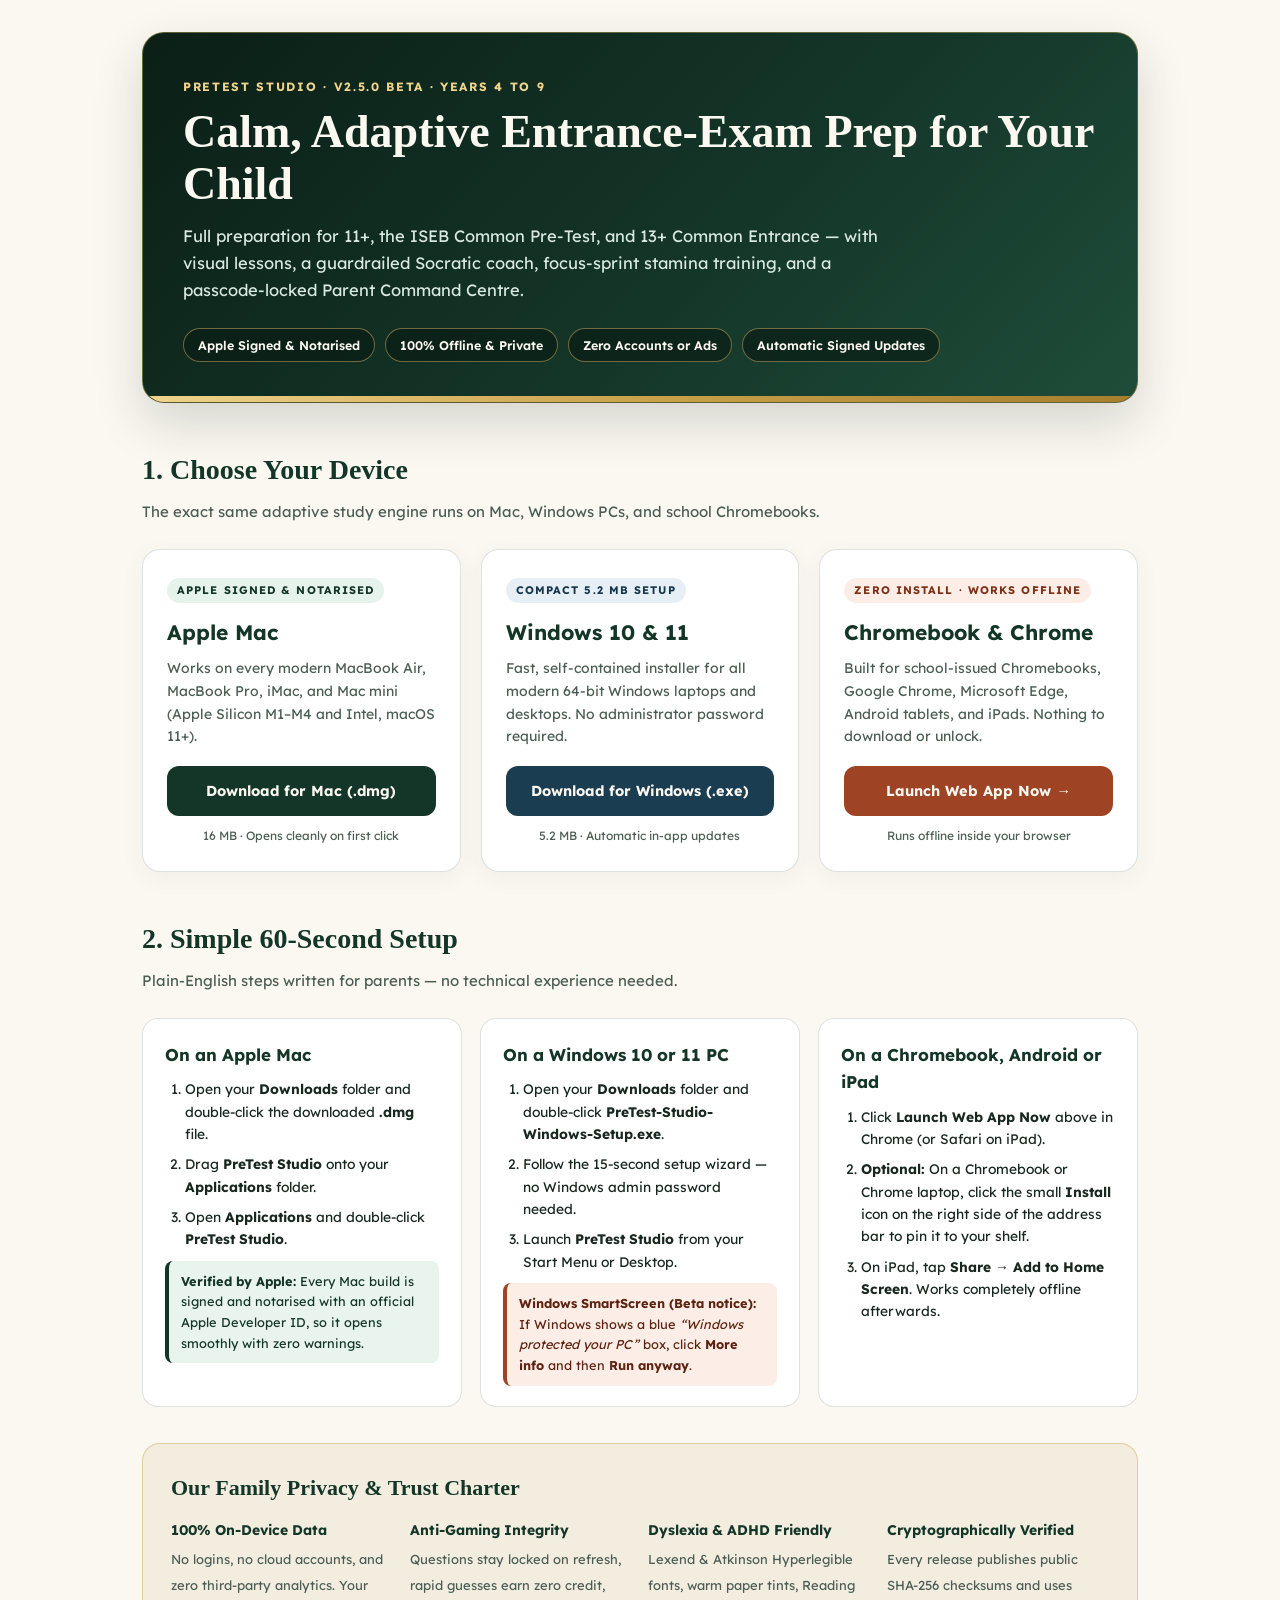
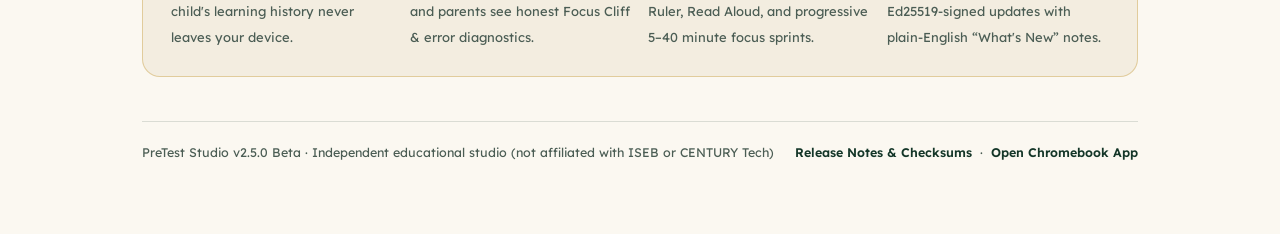
==== docs/index.html @ ce0f7301 "feat: publish parent-friendly README, download portal, and v2.5.0 Chromebook Rust WebAssembly app" ====
<!doctype html>
<html lang="en-GB">
  <head>
    <meta charset="UTF-8" />
    <meta name="viewport" content="width=device-width, initial-scale=1.0" />
    <title>PreTest Studio — Download for Mac, Windows &amp; Chromebook</title>
    <meta
      name="description"
      content="Download PreTest Studio for Apple Mac (Signed & Notarised), Windows 10/11, or launch immediately offline on Chromebook, Chrome, Android, and iPad."
    />
    <link rel="preconnect" href="https://fonts.googleapis.com" />
    <link rel="preconnect" href="https://fonts.gstatic.com" crossorigin />
    <link
      href="https://fonts.googleapis.com/css2?family=Lexend:wght@400;500;600;700&display=swap"
      rel="stylesheet"
    />
    <style>
      :root {
        --bg: #fbf8f1;
        --paper: #ffffff;
        --paper-warm: #f3ede0;
        --forest: #143628;
        --forest-deep: #0b1f17;
        --forest-mid: #1f4d3a;
        --gold: #c9a24b;
        --gold-soft: #f3e6c4;
        --terra: #9e4424;
        --terra-soft: #fceee7;
        --win: #1b3d52;
        --ink: #182720;
        --muted: #4b5d54;
        --border: rgba(20, 54, 40, 0.14);
      }

      * {
        box-sizing: border-box;
      }

      body {
        margin: 0;
        background: var(--bg);
        color: var(--ink);
        font-family: "Lexend", -apple-system, BlinkMacSystemFont, "Segoe UI", sans-serif;
        line-height: 1.62;
        -webkit-font-smoothing: antialiased;
      }

      .wrap {
        max-width: 1040px;
        margin: 0 auto;
        padding: 32px 22px 72px;
      }

      .hero {
        background: linear-gradient(135deg, var(--forest-deep), var(--forest) 58%, var(--forest-mid));
        color: #fbf8f1;
        border-radius: 22px;
        padding: 44px 40px 40px;
        border: 1.5px solid rgba(201, 162, 75, 0.42);
        box-shadow: 0 20px 50px rgba(11, 31, 23, 0.16);
        position: relative;
        overflow: hidden;
      }

      .hero::after {
        content: "";
        position: absolute;
        left: 0;
        right: 0;
        bottom: 0;
        height: 6px;
        background: linear-gradient(90deg, #f0d48c, #c9a24b, #a67e2e);
      }

      .eyebrow {
        font-size: 12px;
        font-weight: 700;
        letter-spacing: 0.14em;
        text-transform: uppercase;
        color: #f0d48c;
        margin-bottom: 10px;
      }

      .hero h1 {
        font-family: Georgia, "Times New Roman", serif;
        font-size: clamp(32px, 5vw, 46px);
        line-height: 1.12;
        margin: 0 0 14px;
        color: #fbf8f1;
      }

      .hero p {
        font-size: 16.5px;
        max-width: 720px;
        color: #d9e9e1;
        margin: 0 0 24px;
      }

      .trust-strip {
        display: flex;
        flex-wrap: wrap;
        gap: 10px;
      }

      .trust-pill {
        background: rgba(10, 30, 22, 0.72);
        border: 1px solid rgba(212, 178, 106, 0.5);
        color: #fbf8f1;
        font-size: 12.5px;
        font-weight: 600;
        padding: 6px 14px;
        border-radius: 999px;
      }

      .section-title {
        font-family: Georgia, "Times New Roman", serif;
        font-size: 28px;
        color: var(--forest);
        margin: 44px 0 8px;
      }

      .section-sub {
        color: var(--muted);
        margin: 0 0 24px;
        font-size: 15px;
      }

      .grid-3 {
        display: grid;
        grid-template-columns: repeat(auto-fit, minmax(280px, 1fr));
        gap: 20px;
      }

      .card {
        background: var(--paper);
        border: 1px solid var(--border);
        border-radius: 18px;
        padding: 26px 24px;
        display: flex;
        flex-direction: column;
        justify-content: space-between;
        box-shadow: 0 6px 24px rgba(20, 54, 40, 0.05);
      }

      .card-tag {
        display: inline-block;
        font-size: 11px;
        font-weight: 700;
        letter-spacing: 0.1em;
        text-transform: uppercase;
        padding: 4px 10px;
        border-radius: 999px;
        margin-bottom: 12px;
      }

      .tag-mac {
        background: #e6f2ec;
        color: #143628;
      }

      .tag-win {
        background: #e6eff5;
        color: #16374b;
      }

      .tag-chrome {
        background: var(--terra-soft);
        color: #7c3016;
      }

      .card h2 {
        margin: 0 0 8px;
        font-size: 21px;
        color: var(--forest);
      }

      .card p {
        margin: 0 0 18px;
        font-size: 14px;
        color: var(--muted);
      }

      .btn {
        display: block;
        text-align: center;
        text-decoration: none;
        font-weight: 700;
        font-size: 14.5px;
        padding: 13px 18px;
        border-radius: 12px;
        transition: transform 0.12s ease, opacity 0.12s ease;
      }

      .btn:hover {
        transform: translateY(-1px);
        opacity: 0.94;
      }

      .btn-mac {
        background: var(--forest);
        color: #fbf8f1;
      }

      .btn-win {
        background: var(--win);
        color: #fbf8f1;
      }

      .btn-chrome {
        background: var(--terra);
        color: #fbf8f1;
      }

      .meta-note {
        margin-top: 10px;
        font-size: 12px;
        color: var(--muted);
        text-align: center;
      }

      .steps-grid {
        display: grid;
        grid-template-columns: repeat(auto-fit, minmax(290px, 1fr));
        gap: 18px;
      }

      .step-box {
        background: var(--paper);
        border: 1px solid var(--border);
        border-radius: 16px;
        padding: 22px 22px 20px;
      }

      .step-box h3 {
        margin: 0 0 10px;
        font-size: 17px;
        color: var(--forest);
      }

      .step-box ol {
        margin: 0;
        padding-left: 20px;
        font-size: 13.8px;
        color: var(--ink);
      }

      .step-box li {
        margin-bottom: 8px;
      }

      .callout {
        background: var(--terra-soft);
        border-left: 4px solid var(--terra);
        padding: 10px 12px;
        border-radius: 8px;
        font-size: 12.8px;
        color: #5d2310;
        margin-top: 10px;
      }

      .callout-green {
        background: #eaf4ee;
        border-left: 4px solid var(--forest);
        padding: 10px 12px;
        border-radius: 8px;
        font-size: 12.8px;
        color: var(--forest);
        margin-top: 10px;
      }

      .charter {
        margin-top: 36px;
        background: var(--paper-warm);
        border: 1px solid rgba(201, 162, 75, 0.45);
        border-radius: 18px;
        padding: 26px 28px;
      }

      .charter h2 {
        font-family: Georgia, "Times New Roman", serif;
        margin: 0 0 10px;
        font-size: 22px;
        color: var(--forest);
      }

      .charter-grid {
        display: grid;
        grid-template-columns: repeat(auto-fit, minmax(210px, 1fr));
        gap: 16px;
        margin-top: 14px;
      }

      .charter-item strong {
        display: block;
        color: var(--forest);
        font-size: 14px;
        margin-bottom: 4px;
      }

      .charter-item span {
        font-size: 13px;
        color: var(--muted);
      }

      footer {
        margin-top: 44px;
        padding-top: 20px;
        border-top: 1px solid var(--border);
        display: flex;
        flex-wrap: wrap;
        justify-content: space-between;
        gap: 12px;
        font-size: 12.5px;
        color: var(--muted);
      }

      footer a {
        color: var(--forest);
        font-weight: 600;
        text-decoration: none;
      }
    </style>
  </head>
  <body>
    <main class="wrap">
      <section class="hero">
        <div class="eyebrow">PreTest Studio · v2.5.0 Beta · Years 4 to 9</div>
        <h1>Calm, Adaptive Entrance-Exam Prep for Your Child</h1>
        <p>
          Full preparation for 11+, the ISEB Common Pre-Test, and 13+ Common Entrance — with
          visual lessons, a guardrailed Socratic coach, focus-sprint stamina training, and a
          passcode-locked Parent Command Centre.
        </p>
        <div class="trust-strip">
          <span class="trust-pill">Apple Signed &amp; Notarised</span>
          <span class="trust-pill">100% Offline &amp; Private</span>
          <span class="trust-pill">Zero Accounts or Ads</span>
          <span class="trust-pill">Automatic Signed Updates</span>
        </div>
      </section>

      <h2 class="section-title">1. Choose Your Device</h2>
      <p class="section-sub">
        The exact same adaptive study engine runs on Mac, Windows PCs, and school Chromebooks.
      </p>

      <div class="grid-3">
        <article class="card">
          <div>
            <span class="card-tag tag-mac">Apple Signed &amp; Notarised</span>
            <h2>Apple Mac</h2>
            <p>
              Works on every modern MacBook Air, MacBook Pro, iMac, and Mac mini (Apple Silicon
              M1–M4 and Intel, macOS 11+).
            </p>
          </div>
          <div>
            <a
              class="btn btn-mac"
              href="https://github.com/GitDakky/pretest-studio-releases/releases/latest/download/PreTest-Studio-macOS-Universal.dmg"
            >
              Download for Mac (.dmg)
            </a>
            <div class="meta-note">16 MB · Opens cleanly on first click</div>
          </div>
        </article>

        <article class="card">
          <div>
            <span class="card-tag tag-win">Compact 5.2 MB Setup</span>
            <h2>Windows 10 &amp; 11</h2>
            <p>
              Fast, self-contained installer for all modern 64-bit Windows laptops and desktops. No
              administrator password required.
            </p>
          </div>
          <div>
            <a
              class="btn btn-win"
              href="https://github.com/GitDakky/pretest-studio-releases/releases/latest/download/PreTest-Studio-Windows-Setup.exe"
            >
              Download for Windows (.exe)
            </a>
            <div class="meta-note">5.2 MB · Automatic in-app updates</div>
          </div>
        </article>

        <article class="card">
          <div>
            <span class="card-tag tag-chrome">Zero Install · Works Offline</span>
            <h2>Chromebook &amp; Chrome</h2>
            <p>
              Built for school-issued Chromebooks, Google Chrome, Microsoft Edge, Android tablets,
              and iPads. Nothing to download or unlock.
            </p>
          </div>
          <div>
            <a class="btn btn-chrome" href="./app/">Launch Web App Now →</a>
            <div class="meta-note">Runs offline inside your browser</div>
          </div>
        </article>
      </div>

      <h2 class="section-title">2. Simple 60-Second Setup</h2>
      <p class="section-sub">
        Plain-English steps written for parents — no technical experience needed.
      </p>

      <div class="steps-grid">
        <div class="step-box">
          <h3>On an Apple Mac</h3>
          <ol>
            <li>Open your <strong>Downloads</strong> folder and double-click the downloaded <strong>.dmg</strong> file.</li>
            <li>Drag <strong>PreTest Studio</strong> onto your <strong>Applications</strong> folder.</li>
            <li>Open <strong>Applications</strong> and double-click <strong>PreTest Studio</strong>.</li>
          </ol>
          <div class="callout-green">
            <strong>Verified by Apple:</strong> Every Mac build is signed and notarised with an official Apple Developer ID, so it opens smoothly with zero warnings.
          </div>
        </div>

        <div class="step-box">
          <h3>On a Windows 10 or 11 PC</h3>
          <ol>
            <li>Open your <strong>Downloads</strong> folder and double-click <strong>PreTest-Studio-Windows-Setup.exe</strong>.</li>
            <li>Follow the 15-second setup wizard — no Windows admin password needed.</li>
            <li>Launch <strong>PreTest Studio</strong> from your Start Menu or Desktop.</li>
          </ol>
          <div class="callout">
            <strong>Windows SmartScreen (Beta notice):</strong> If Windows shows a blue <em>“Windows protected your PC”</em> box, click <strong>More info</strong> and then <strong>Run anyway</strong>.
          </div>
        </div>

        <div class="step-box">
          <h3>On a Chromebook, Android or iPad</h3>
          <ol>
            <li>Click <strong>Launch Web App Now</strong> above in Chrome (or Safari on iPad).</li>
            <li><strong>Optional:</strong> On a Chromebook or Chrome laptop, click the small <strong>Install</strong> icon on the right side of the address bar to pin it to your shelf.</li>
            <li>On iPad, tap <strong>Share → Add to Home Screen</strong>. Works completely offline afterwards.</li>
          </ol>
        </div>
      </div>

      <section class="charter">
        <h2>Our Family Privacy &amp; Trust Charter</h2>
        <div class="charter-grid">
          <div class="charter-item">
            <strong>100% On-Device Data</strong>
            <span>No logins, no cloud accounts, and zero third-party analytics. Your child's learning history never leaves your device.</span>
          </div>
          <div class="charter-item">
            <strong>Anti-Gaming Integrity</strong>
            <span>Questions stay locked on refresh, rapid guesses earn zero credit, and parents see honest Focus Cliff &amp; error diagnostics.</span>
          </div>
          <div class="charter-item">
            <strong>Dyslexia &amp; ADHD Friendly</strong>
            <span>Lexend &amp; Atkinson Hyperlegible fonts, warm paper tints, Reading Ruler, Read Aloud, and progressive 5–40 minute focus sprints.</span>
          </div>
          <div class="charter-item">
            <strong>Cryptographically Verified</strong>
            <span>Every release publishes public SHA-256 checksums and uses Ed25519-signed updates with plain-English “What's New” notes.</span>
          </div>
        </div>
      </section>

      <footer>
        <span>PreTest Studio v2.5.0 Beta · Independent educational studio (not affiliated with ISEB or CENTURY Tech)</span>
        <span>
          <a href="https://github.com/GitDakky/pretest-studio-releases">Release Notes &amp; Checksums</a>
          &nbsp;·&nbsp;
          <a href="./app/">Open Chromebook App</a>
        </span>
      </footer>
    </main>
  </body>
</html>
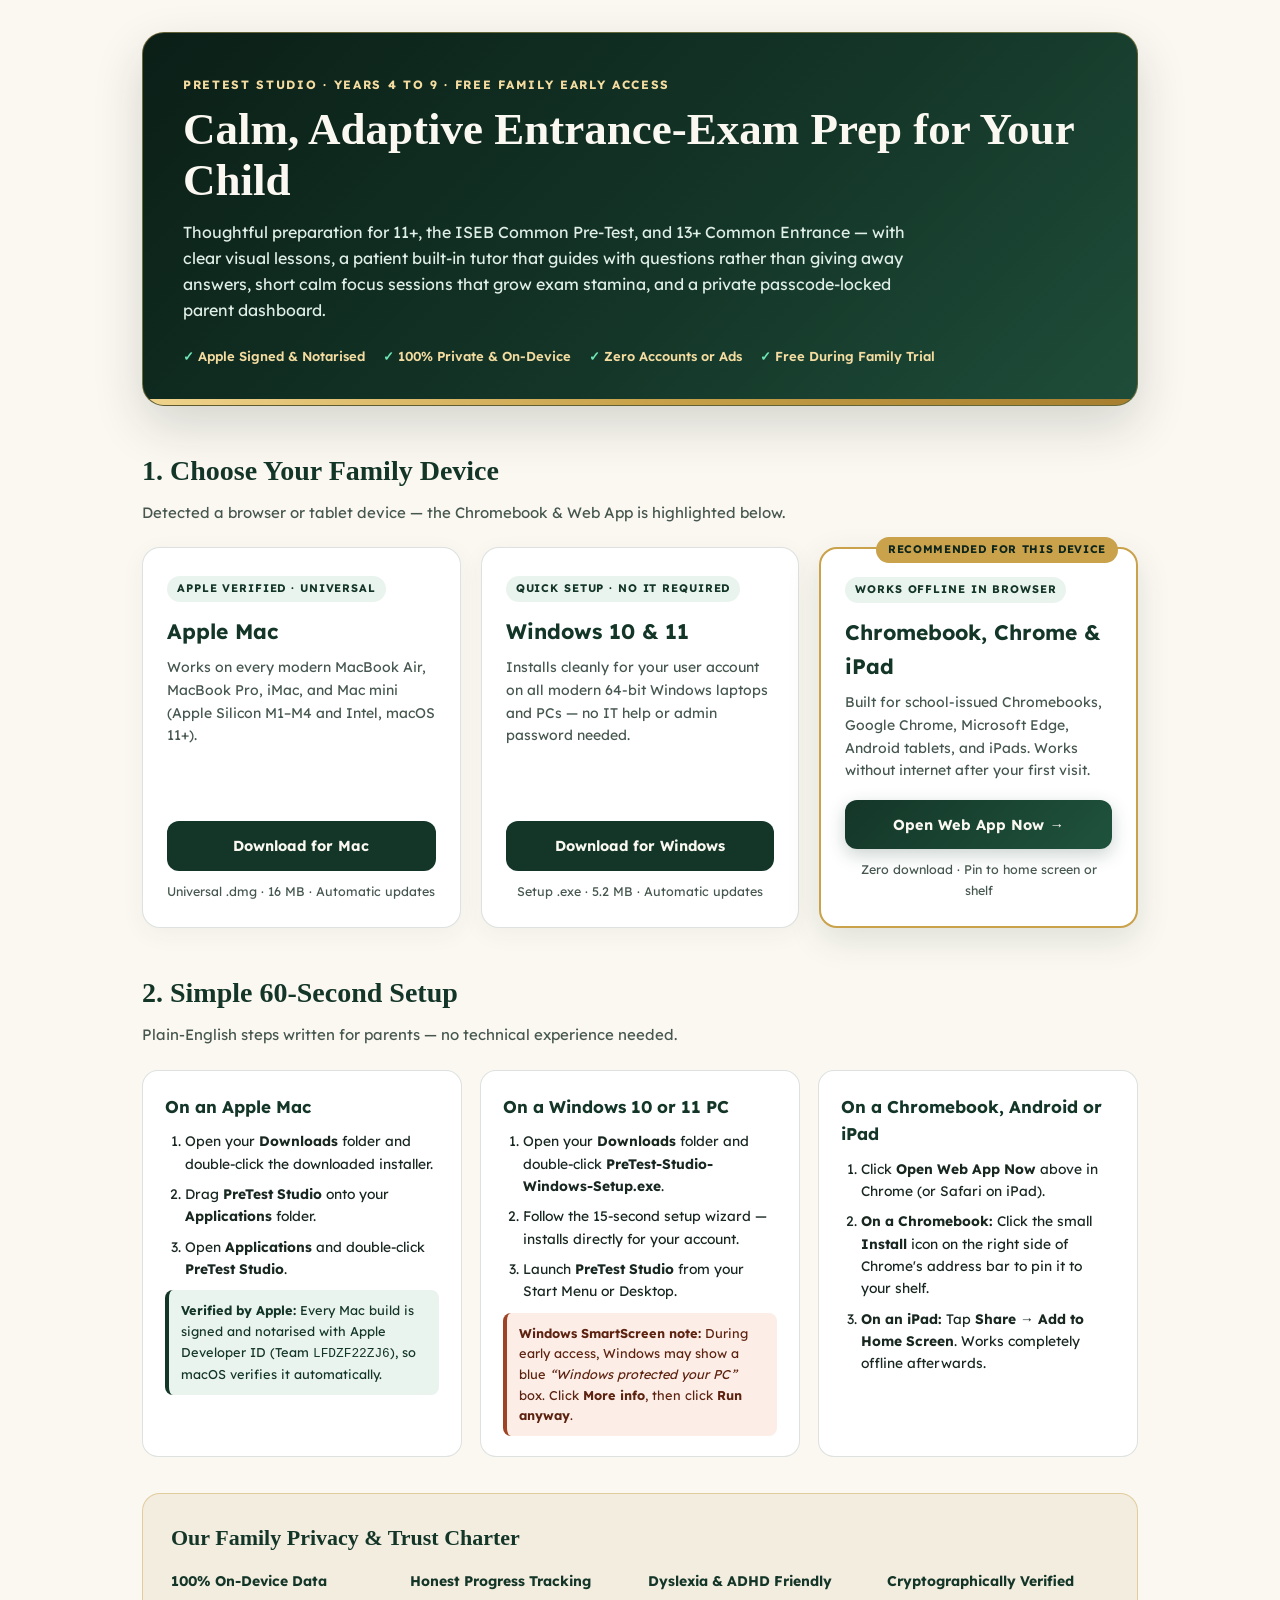
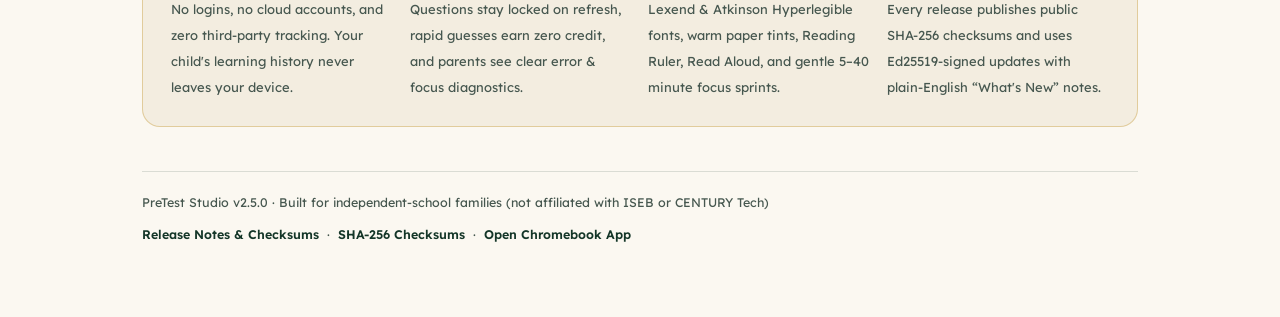
==== commit 343439c5: "docs: tighten single-row badges/links and add OS auto-detection + plain-English copy to parent porta" ====
--- a/docs/index.html
+++ b/docs/index.html
@@ -23,12 +23,11 @@
         --forest-deep: #0b1f17;
         --forest-mid: #1f4d3a;
         --gold: #c9a24b;
-        --gold-soft: #f3e6c4;
+        --gold-bright: #e5c77b;
         --terra: #9e4424;
         --terra-soft: #fceee7;
-        --win: #1b3d52;
         --ink: #182720;
-        --muted: #4b5d54;
+        --muted: #46574f;
         --border: rgba(20, 54, 40, 0.14);
       }
 
@@ -55,8 +54,8 @@
         background: linear-gradient(135deg, var(--forest-deep), var(--forest) 58%, var(--forest-mid));
         color: #fbf8f1;
         border-radius: 22px;
-        padding: 44px 40px 40px;
-        border: 1.5px solid rgba(201, 162, 75, 0.42);
+        padding: 42px 40px 38px;
+        border: 1.5px solid rgba(201, 162, 75, 0.44);
         box-shadow: 0 20px 50px rgba(11, 31, 23, 0.16);
         position: relative;
         overflow: hidden;
@@ -77,51 +76,50 @@
         font-weight: 700;
         letter-spacing: 0.14em;
         text-transform: uppercase;
-        color: #f0d48c;
+        color: #f4dca0;
         margin-bottom: 10px;
       }
 
       .hero h1 {
         font-family: Georgia, "Times New Roman", serif;
-        font-size: clamp(32px, 5vw, 46px);
-        line-height: 1.12;
+        font-size: clamp(32px, 5vw, 45px);
+        line-height: 1.13;
         margin: 0 0 14px;
         color: #fbf8f1;
       }
 
       .hero p {
-        font-size: 16.5px;
-        max-width: 720px;
-        color: #d9e9e1;
-        margin: 0 0 24px;
+        font-size: 16px;
+        max-width: 740px;
+        color: #e0efe7;
+        margin: 0 0 22px;
       }
 
       .trust-strip {
         display: flex;
         flex-wrap: wrap;
-        gap: 10px;
-      }
-
-      .trust-pill {
-        background: rgba(10, 30, 22, 0.72);
-        border: 1px solid rgba(212, 178, 106, 0.5);
-        color: #fbf8f1;
-        font-size: 12.5px;
+        gap: 18px;
+        font-size: 13px;
         font-weight: 600;
-        padding: 6px 14px;
-        border-radius: 999px;
+        color: #f4dca0;
+      }
+
+      .trust-item::before {
+        content: "✓ ";
+        color: #6ee7b7;
+        font-weight: 700;
       }
 
       .section-title {
         font-family: Georgia, "Times New Roman", serif;
         font-size: 28px;
         color: var(--forest);
-        margin: 44px 0 8px;
+        margin: 42px 0 8px;
       }
 
       .section-sub {
         color: var(--muted);
-        margin: 0 0 24px;
+        margin: 0 0 22px;
         font-size: 15px;
       }
 
@@ -133,39 +131,51 @@
 
       .card {
         background: var(--paper);
-        border: 1px solid var(--border);
+        border: 1.5px solid var(--border);
         border-radius: 18px;
         padding: 26px 24px;
         display: flex;
         flex-direction: column;
         justify-content: space-between;
         box-shadow: 0 6px 24px rgba(20, 54, 40, 0.05);
+        position: relative;
+      }
+
+      .card.recommended {
+        border: 2px solid var(--gold);
+        box-shadow: 0 12px 34px rgba(20, 54, 40, 0.12);
+      }
+
+      .rec-badge {
+        display: none;
+        position: absolute;
+        top: -12px;
+        right: 18px;
+        background: var(--gold);
+        color: #0e251c;
+        font-size: 11px;
+        font-weight: 700;
+        letter-spacing: 0.06em;
+        text-transform: uppercase;
+        padding: 4px 12px;
+        border-radius: 999px;
+      }
+
+      .card.recommended .rec-badge {
+        display: inline-block;
       }
 
       .card-tag {
         display: inline-block;
         font-size: 11px;
         font-weight: 700;
-        letter-spacing: 0.1em;
+        letter-spacing: 0.08em;
         text-transform: uppercase;
         padding: 4px 10px;
         border-radius: 999px;
         margin-bottom: 12px;
-      }
-
-      .tag-mac {
-        background: #e6f2ec;
-        color: #143628;
-      }
-
-      .tag-win {
-        background: #e6eff5;
-        color: #16374b;
-      }
-
-      .tag-chrome {
-        background: var(--terra-soft);
-        color: #7c3016;
+        background: #eaf4ee;
+        color: var(--forest);
       }
 
       .card h2 {
@@ -188,7 +198,14 @@
         font-size: 14.5px;
         padding: 13px 18px;
         border-radius: 12px;
+        background: var(--forest);
+        color: #fbf8f1;
         transition: transform 0.12s ease, opacity 0.12s ease;
+      }
+
+      .card.recommended .btn {
+        background: linear-gradient(135deg, #143628, #1f533d);
+        box-shadow: 0 6px 18px rgba(20, 54, 40, 0.22);
       }
 
       .btn:hover {
@@ -196,24 +213,9 @@
         opacity: 0.94;
       }
 
-      .btn-mac {
-        background: var(--forest);
-        color: #fbf8f1;
-      }
-
-      .btn-win {
-        background: var(--win);
-        color: #fbf8f1;
-      }
-
-      .btn-chrome {
-        background: var(--terra);
-        color: #fbf8f1;
-      }
-
       .meta-note {
         margin-top: 10px;
-        font-size: 12px;
+        font-size: 12.5px;
         color: var(--muted);
         text-align: center;
       }
@@ -324,30 +326,32 @@
   <body>
     <main class="wrap">
       <section class="hero">
-        <div class="eyebrow">PreTest Studio · v2.5.0 Beta · Years 4 to 9</div>
+        <div class="eyebrow">PreTest Studio · Years 4 to 9 · Free Family Early Access</div>
         <h1>Calm, Adaptive Entrance-Exam Prep for Your Child</h1>
         <p>
-          Full preparation for 11+, the ISEB Common Pre-Test, and 13+ Common Entrance — with
-          visual lessons, a guardrailed Socratic coach, focus-sprint stamina training, and a
-          passcode-locked Parent Command Centre.
+          Thoughtful preparation for 11+, the ISEB Common Pre-Test, and 13+ Common Entrance — with
+          clear visual lessons, a patient built-in tutor that guides with questions rather than
+          giving away answers, short calm focus sessions that grow exam stamina, and a private
+          passcode-locked parent dashboard.
         </p>
         <div class="trust-strip">
-          <span class="trust-pill">Apple Signed &amp; Notarised</span>
-          <span class="trust-pill">100% Offline &amp; Private</span>
-          <span class="trust-pill">Zero Accounts or Ads</span>
-          <span class="trust-pill">Automatic Signed Updates</span>
+          <span class="trust-item">Apple Signed &amp; Notarised</span>
+          <span class="trust-item">100% Private &amp; On-Device</span>
+          <span class="trust-item">Zero Accounts or Ads</span>
+          <span class="trust-item">Free During Family Trial</span>
         </div>
       </section>
 
-      <h2 class="section-title">1. Choose Your Device</h2>
-      <p class="section-sub">
-        The exact same adaptive study engine runs on Mac, Windows PCs, and school Chromebooks.
+      <h2 class="section-title">1. Choose Your Family Device</h2>
+      <p class="section-sub" id="os-hint">
+        The exact same adaptive study engine runs on Apple Mac, Windows PCs, Chromebooks, and tablets.
       </p>
 
       <div class="grid-3">
-        <article class="card">
+        <article class="card" id="card-mac">
+          <span class="rec-badge">Recommended for your Mac</span>
           <div>
-            <span class="card-tag tag-mac">Apple Signed &amp; Notarised</span>
+            <span class="card-tag">Apple Verified · Universal</span>
             <h2>Apple Mac</h2>
             <p>
               Works on every modern MacBook Air, MacBook Pro, iMac, and Mac mini (Apple Silicon
@@ -356,47 +360,49 @@
           </div>
           <div>
             <a
-              class="btn btn-mac"
+              class="btn"
               href="https://github.com/GitDakky/pretest-studio-releases/releases/latest/download/PreTest-Studio-macOS-Universal.dmg"
             >
-              Download for Mac (.dmg)
+              Download for Mac
             </a>
-            <div class="meta-note">16 MB · Opens cleanly on first click</div>
+            <div class="meta-note">Universal .dmg · 16 MB · Automatic updates</div>
           </div>
         </article>
 
-        <article class="card">
+        <article class="card" id="card-win">
+          <span class="rec-badge">Recommended for Windows</span>
           <div>
-            <span class="card-tag tag-win">Compact 5.2 MB Setup</span>
+            <span class="card-tag">Quick Setup · No IT Required</span>
             <h2>Windows 10 &amp; 11</h2>
             <p>
-              Fast, self-contained installer for all modern 64-bit Windows laptops and desktops. No
-              administrator password required.
+              Installs cleanly for your user account on all modern 64-bit Windows laptops and PCs —
+              no IT help or admin password needed.
             </p>
           </div>
           <div>
             <a
-              class="btn btn-win"
+              class="btn"
               href="https://github.com/GitDakky/pretest-studio-releases/releases/latest/download/PreTest-Studio-Windows-Setup.exe"
             >
-              Download for Windows (.exe)
+              Download for Windows
             </a>
-            <div class="meta-note">5.2 MB · Automatic in-app updates</div>
+            <div class="meta-note">Setup .exe · 5.2 MB · Automatic updates</div>
           </div>
         </article>
 
-        <article class="card">
+        <article class="card" id="card-web">
+          <span class="rec-badge">Recommended for this device</span>
           <div>
-            <span class="card-tag tag-chrome">Zero Install · Works Offline</span>
-            <h2>Chromebook &amp; Chrome</h2>
+            <span class="card-tag">Works Offline in Browser</span>
+            <h2>Chromebook, Chrome &amp; iPad</h2>
             <p>
               Built for school-issued Chromebooks, Google Chrome, Microsoft Edge, Android tablets,
-              and iPads. Nothing to download or unlock.
+              and iPads. Works without internet after your first visit.
             </p>
           </div>
           <div>
-            <a class="btn btn-chrome" href="./app/">Launch Web App Now →</a>
-            <div class="meta-note">Runs offline inside your browser</div>
+            <a class="btn" href="./app/">Open Web App Now →</a>
+            <div class="meta-note">Zero download · Pin to home screen or shelf</div>
           </div>
         </article>
       </div>
@@ -410,12 +416,12 @@
         <div class="step-box">
           <h3>On an Apple Mac</h3>
           <ol>
-            <li>Open your <strong>Downloads</strong> folder and double-click the downloaded <strong>.dmg</strong> file.</li>
+            <li>Open your <strong>Downloads</strong> folder and double-click the downloaded installer.</li>
             <li>Drag <strong>PreTest Studio</strong> onto your <strong>Applications</strong> folder.</li>
             <li>Open <strong>Applications</strong> and double-click <strong>PreTest Studio</strong>.</li>
           </ol>
           <div class="callout-green">
-            <strong>Verified by Apple:</strong> Every Mac build is signed and notarised with an official Apple Developer ID, so it opens smoothly with zero warnings.
+            <strong>Verified by Apple:</strong> Every Mac build is signed and notarised with Apple Developer ID (Team <code>LFDZF22ZJ6</code>), so macOS verifies it automatically.
           </div>
         </div>
 
@@ -423,20 +429,20 @@
           <h3>On a Windows 10 or 11 PC</h3>
           <ol>
             <li>Open your <strong>Downloads</strong> folder and double-click <strong>PreTest-Studio-Windows-Setup.exe</strong>.</li>
-            <li>Follow the 15-second setup wizard — no Windows admin password needed.</li>
+            <li>Follow the 15-second setup wizard — installs directly for your account.</li>
             <li>Launch <strong>PreTest Studio</strong> from your Start Menu or Desktop.</li>
           </ol>
           <div class="callout">
-            <strong>Windows SmartScreen (Beta notice):</strong> If Windows shows a blue <em>“Windows protected your PC”</em> box, click <strong>More info</strong> and then <strong>Run anyway</strong>.
+            <strong>Windows SmartScreen note:</strong> During early access, Windows may show a blue <em>“Windows protected your PC”</em> box. Click <strong>More info</strong>, then click <strong>Run anyway</strong>.
           </div>
         </div>
 
         <div class="step-box">
           <h3>On a Chromebook, Android or iPad</h3>
           <ol>
-            <li>Click <strong>Launch Web App Now</strong> above in Chrome (or Safari on iPad).</li>
-            <li><strong>Optional:</strong> On a Chromebook or Chrome laptop, click the small <strong>Install</strong> icon on the right side of the address bar to pin it to your shelf.</li>
-            <li>On iPad, tap <strong>Share → Add to Home Screen</strong>. Works completely offline afterwards.</li>
+            <li>Click <strong>Open Web App Now</strong> above in Chrome (or Safari on iPad).</li>
+            <li><strong>On a Chromebook:</strong> Click the small <strong>Install</strong> icon on the right side of Chrome's address bar to pin it to your shelf.</li>
+            <li><strong>On an iPad:</strong> Tap <strong>Share → Add to Home Screen</strong>. Works completely offline afterwards.</li>
           </ol>
         </div>
       </div>
@@ -446,15 +452,15 @@
         <div class="charter-grid">
           <div class="charter-item">
             <strong>100% On-Device Data</strong>
-            <span>No logins, no cloud accounts, and zero third-party analytics. Your child's learning history never leaves your device.</span>
+            <span>No logins, no cloud accounts, and zero third-party tracking. Your child's learning history never leaves your device.</span>
           </div>
           <div class="charter-item">
-            <strong>Anti-Gaming Integrity</strong>
-            <span>Questions stay locked on refresh, rapid guesses earn zero credit, and parents see honest Focus Cliff &amp; error diagnostics.</span>
+            <strong>Honest Progress Tracking</strong>
+            <span>Questions stay locked on refresh, rapid guesses earn zero credit, and parents see clear error &amp; focus diagnostics.</span>
           </div>
           <div class="charter-item">
             <strong>Dyslexia &amp; ADHD Friendly</strong>
-            <span>Lexend &amp; Atkinson Hyperlegible fonts, warm paper tints, Reading Ruler, Read Aloud, and progressive 5–40 minute focus sprints.</span>
+            <span>Lexend &amp; Atkinson Hyperlegible fonts, warm paper tints, Reading Ruler, Read Aloud, and gentle 5–40 minute focus sprints.</span>
           </div>
           <div class="charter-item">
             <strong>Cryptographically Verified</strong>
@@ -464,13 +470,36 @@
       </section>
 
       <footer>
-        <span>PreTest Studio v2.5.0 Beta · Independent educational studio (not affiliated with ISEB or CENTURY Tech)</span>
+        <span>PreTest Studio v2.5.0 · Built for independent-school families (not affiliated with ISEB or CENTURY Tech)</span>
         <span>
           <a href="https://github.com/GitDakky/pretest-studio-releases">Release Notes &amp; Checksums</a>
+          &nbsp;·&nbsp;
+          <a href="https://github.com/GitDakky/pretest-studio-releases/releases/latest/download/SHA256SUMS.txt">SHA-256 Checksums</a>
           &nbsp;·&nbsp;
           <a href="./app/">Open Chromebook App</a>
         </span>
       </footer>
     </main>
+
+    <script>
+      (function () {
+        var ua = navigator.userAgent || "";
+        var id = "card-web";
+        var msg = "Detected a browser or tablet device — the Chromebook & Web App is highlighted below.";
+        if (/CrOS|Android|iPad|iPhone/i.test(ua)) {
+          id = "card-web";
+        } else if (/Windows/i.test(ua)) {
+          id = "card-win";
+          msg = "Looks like you are on a Windows PC — we have highlighted the Windows installer below.";
+        } else if (/Macintosh|Mac OS X/i.test(ua)) {
+          id = "card-mac";
+          msg = "Looks like you are on an Apple Mac — we have highlighted the Apple-Notarised Mac installer below.";
+        }
+        var el = document.getElementById(id);
+        if (el) el.classList.add("recommended");
+        var hint = document.getElementById("os-hint");
+        if (hint) hint.textContent = msg;
+      })();
+    </script>
   </body>
 </html>
